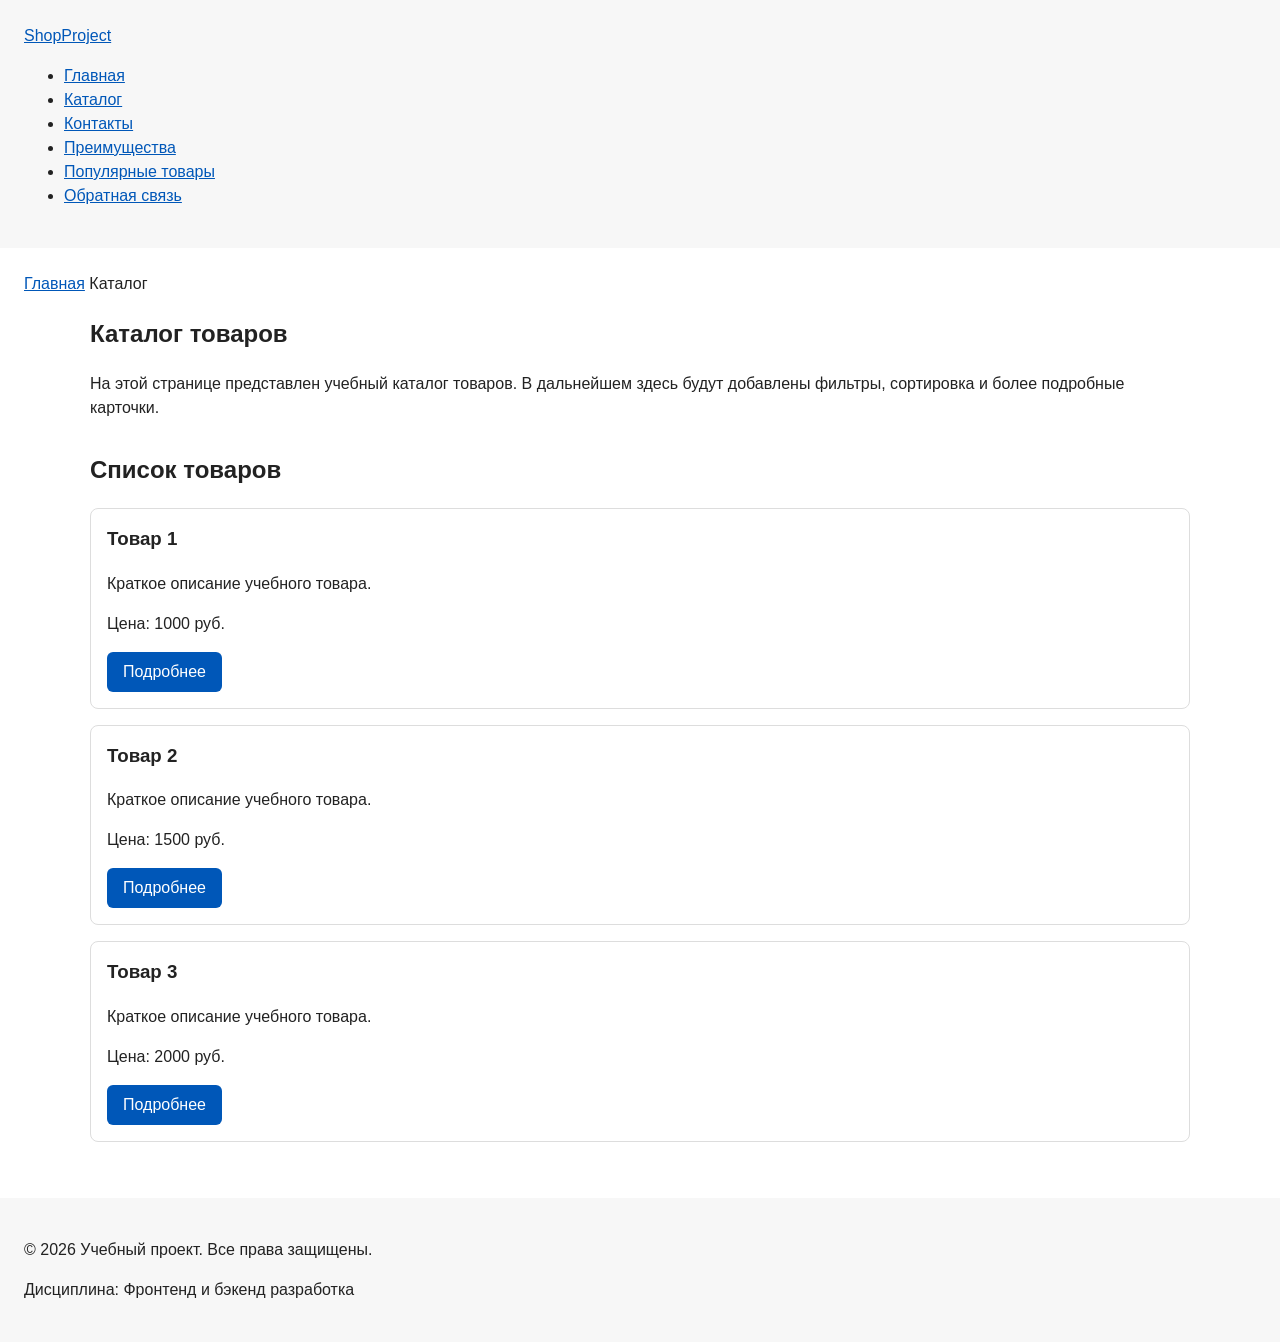
==== catalog.html @ 04287303 "Добавлен catalog and contacts" ====
<!DOCTYPE html>
<html lang="ru">
<head>
  <meta charset="UTF-8">
  <meta name="viewport" content="width=device-width, initial-scale=1.0">
  <meta name="description" content="Каталог товаров учебного интернет-магазина.">
  <title>Каталог товаров — Учебный интернет-магазин</title>
  <link rel="stylesheet" href="css/style.css">
</head>
<body>
  <header>
    <div class="site-header">
      <a class="site-logo" href="index.html">ShopProject</a>

      <nav class="site-nav" aria-label="Основная навигация">
        <ul class="site-nav__list">
          <li><a href="index.html">Главная</a></li>
          <li><a href="catalog.html">Каталог</a></li>
          <li><a href="contacts.html">Контакты</a></li>
          <li><a href="index.html#advantages">Преимущества</a></li>
          <li><a href="index.html#popular">Популярные товары</a></li>
          <li><a href="index.html#contacts">Обратная связь</a></li>
        </ul>
      </nav>
    </div>
  </header>

  <main>
    <nav class="breadcrumbs" aria-label="Хлебные крошки">
      <a href="index.html">Главная</a>
      <span>Каталог</span>
    </nav>

    <section class="section">
      <h1>Каталог товаров</h1>
      <p>
        На этой странице представлен учебный каталог товаров.
        В дальнейшем здесь будут добавлены фильтры, сортировка и более
        подробные карточки.
      </p>
    </section>

    <section class="section">
      <h2>Список товаров</h2>

      <article class="product-card">
        <h3>Товар 1</h3>
        <p>Краткое описание учебного товара.</p>
        <p>Цена: 1000 руб.</p>
        <a class="button" href="index.html#popular">Подробнее</a>
      </article>

      <article class="product-card">
        <h3>Товар 2</h3>
        <p>Краткое описание учебного товара.</p>
        <p>Цена: 1500 руб.</p>
        <a class="button" href="index.html#popular">Подробнее</a>
      </article>

      <article class="product-card">
        <h3>Товар 3</h3>
        <p>Краткое описание учебного товара.</p>
        <p>Цена: 2000 руб.</p>
        <a class="button" href="index.html#popular">Подробнее</a>
      </article>
    </section>
  </main>

  <footer>
    <p>&copy; 2026 Учебный проект. Все права защищены.</p>
    <p>Дисциплина: Фронтенд и бэкенд разработка</p>
  </footer>
</body>
</html>
---- css/style.css ----
/* ===============================
   1. Переменные проекта
   =============================== */

:root {
  /* Основные цвета проекта */
  --color-bg: #ffffff;
  --color-text: #222222;
  --color-muted: #666666;
  --color-primary: #0057b8;
  --color-primary-dark: #003f86;
  --color-border: #dddddd;
  --color-surface: #f7f7f7;
  --color-surface-accent: #eef5ff;
  --color-danger: #b00020;
  --color-success: #168a2f;
  --color-success-bg: #eefaf0;
  --color-white: #ffffff;

  /* Отступы */
  --space-xs: 4px;
  --space-sm: 8px;
  --space-md: 16px;
  --space-lg: 24px;
  --space-xl: 32px;

  /* Скругления */
  --radius-sm: 6px;
  --radius-md: 8px;
  --radius-lg: 12px;

  /* Размеры */
  --container-width: 1100px;
}

/* ===============================
   2. Базовые стили
   =============================== */

* {
  box-sizing: border-box;
}

body {
  margin: 0;
  font-family: Arial, sans-serif;
  line-height: 1.5;
  color: var(--color-text);
  background-color: var(--color-bg);
}
header,
main,
footer {
  padding: var(--space-lg);
}

header {
  background-color: var(--color-surface);
}

footer {
  background-color: var(--color-surface);
}

/* ===============================
   3. Общие элементы интерфейса
   =============================== */

a {
  color: var(--color-primary);
}

a:hover {
  color: var(--color-primary-dark);
}

a:focus-visible {
  outline: 2px solid var(--color-primary);
  outline-offset: 3px;
}

.button {
  display: inline-block;
  padding: var(--space-sm) var(--space-md);
  color: var(--color-white);
  background-color: var(--color-primary);
  text-decoration: none;
  border: none;
  border-radius: var(--radius-sm);
  cursor: pointer;
}

.button:hover {
  background-color: var(--color-primary-dark);
}

.button:focus-visible {
  outline: 2px solid var(--color-primary);
  outline-offset: 3px;
}

.button:disabled {
  opacity: 0.6;
  cursor: not-allowed;
}

/* ===============================
   4. Компоненты страницы
   =============================== */

.hero {
  max-width: var(--container-width);
  margin: 0 auto var(--space-xl);
  padding: var(--space-xl) var(--space-lg);
  background-color: var(--color-surface-accent);
  border-radius: var(--radius-lg);
}

.section {
  max-width: var(--container-width);
  margin: 0 auto var(--space-xl);
}

.section h2 {
  margin-top: 0;
}

.product-card {
  margin-bottom: var(--space-md);
  padding: var(--space-md);
  border: 1px solid var(--color-border);
  border-radius: var(--radius-md);
  background-color: var(--color-bg);
}

.product-card:hover {
  border-color: var(--color-primary);
}

.product-card h3 {
  margin-top: 0;
}

.aside-info {
  max-width: var(--container-width);
  margin: 0 auto var(--space-xl);
  padding: var(--space-md);
  border-left: 4px solid var(--color-primary);
  background-color: var(--color-surface);
}

/* ===============================
   5. Форма и модальное окно
   =============================== */

.order-dialog {
  width: min(100% - 32px, 560px);
  padding: var(--space-lg);
  border: none;
  border-radius: var(--radius-lg);
}

.order-dialog::backdrop {
  background-color: rgba(0, 0, 0, 0.5);
}

.form-field {
  margin-bottom: var(--space-md);
}

.form-field label {
  display: block;
  margin-bottom: var(--space-xs);
}

.form-field input,
.form-field select,
.form-field textarea {
  width: 100%;
  padding: 10px 12px;
  border: 1px solid var(--color-border);
  border-radius: var(--radius-sm);
  font: inherit;
}

.form-field input[type="checkbox"] {
  width: auto;
}

.form-field small {
  display: block;
  margin-top: var(--space-xs);
  color: var(--color-muted);
}

.form-field input:hover,
.form-field select:hover,
.form-field textarea:hover {
  border-color: var(--color-primary);
}

.form-field input:focus-visible,
.form-field select:focus-visible,
.form-field textarea:focus-visible,
.form-actions button:focus-visible {
  outline: 2px solid var(--color-primary);
  outline-offset: 3px;
}

[aria-invalid="true"] {
  border-color: var(--color-danger);
}


.success-message {
  max-width: var(--container-width);
  margin: var(--space-lg) auto;
  padding: var(--space-md);
  border-left: 4px solid var(--color-success);
  background-color: var(--color-success-bg);
}
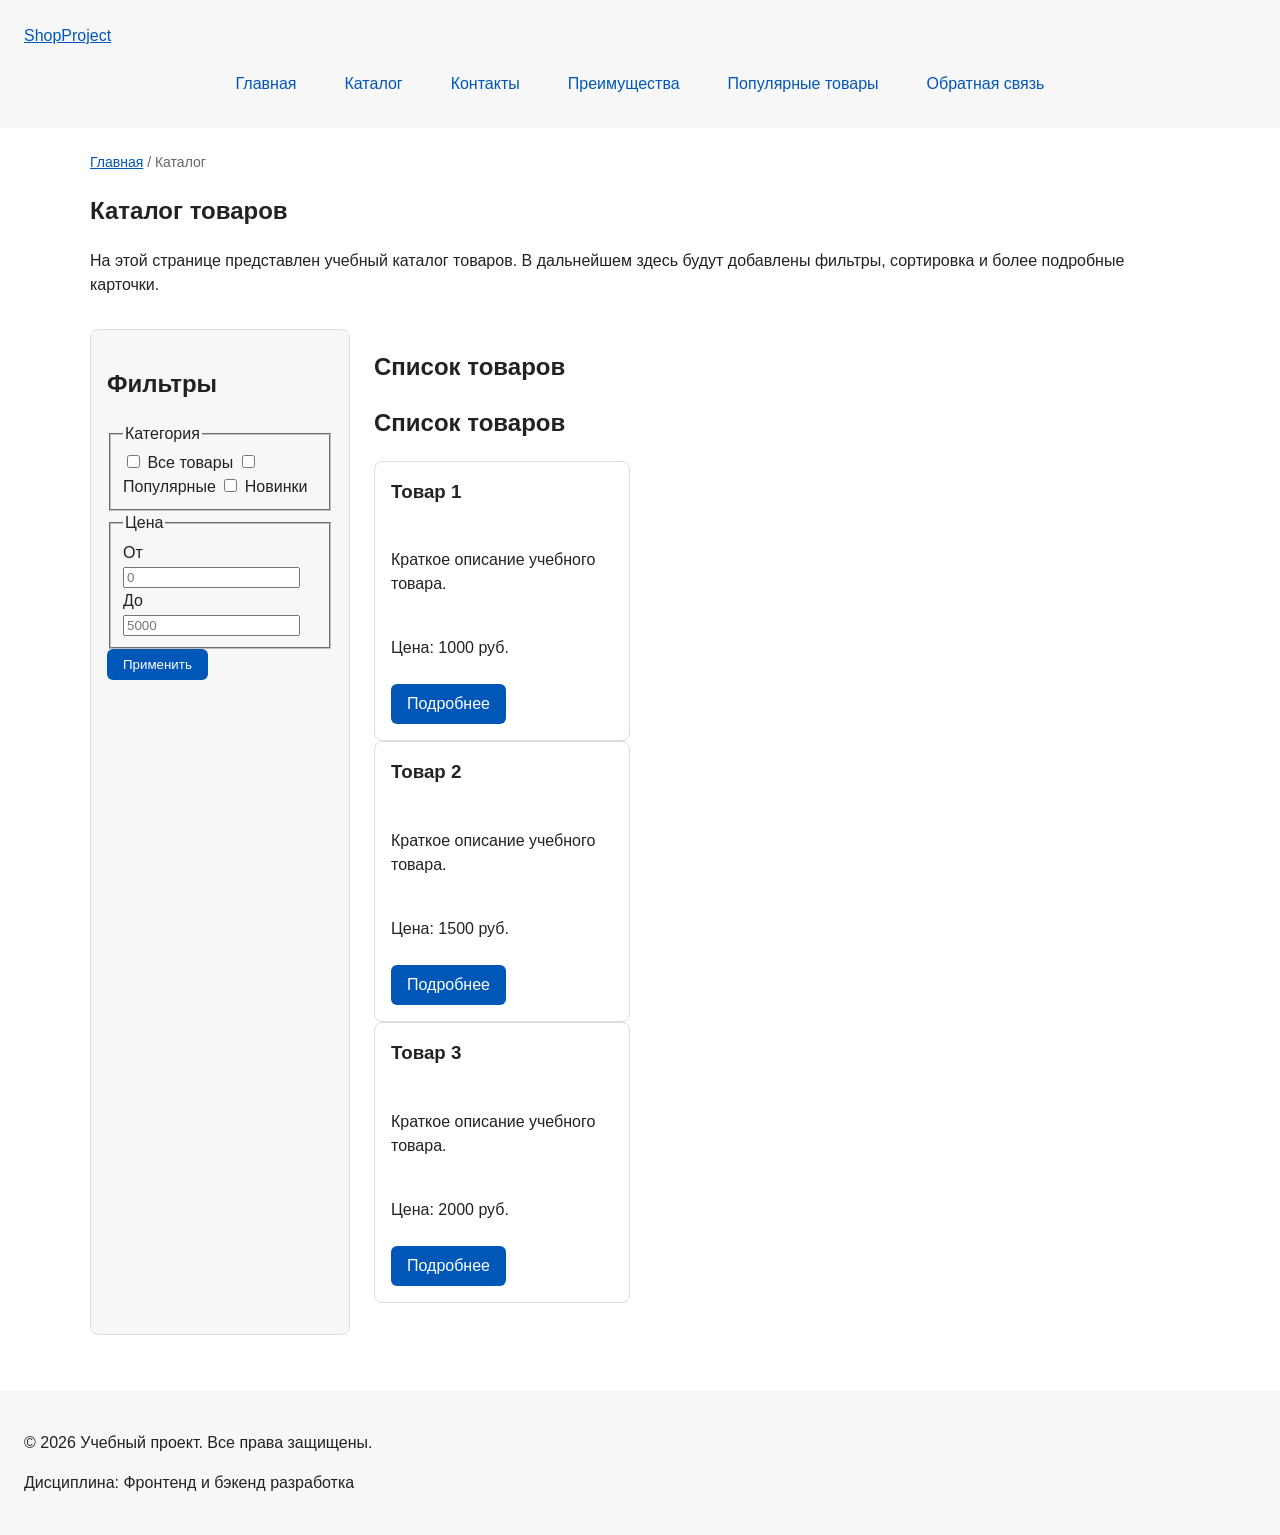
==== commit 4bfecba9: "catalog" ====
--- a/catalog.html
+++ b/catalog.html
@@ -40,7 +40,56 @@
       </p>
     </section>
 
-    <section class="section">
+
+
+
+
+
+
+
+    <section class="catalog-layout">
+  <aside class="catalog-filters">
+    <h2>Фильтры</h2>
+
+    <form class="filters-form" action="#" method="get">
+      <fieldset>
+        <legend>Категория</legend>
+
+        <label>
+          <input type="checkbox" name="category" value="all">
+          Все товары
+        </label>
+
+        <label>
+          <input type="checkbox" name="category" value="popular">
+          Популярные
+        </label>
+
+        <label>
+          <input type="checkbox" name="category" value="new">
+          Новинки
+        </label>
+      </fieldset>
+
+      <fieldset>
+        <legend>Цена</legend>
+
+        <label for="price-from">От</label>
+        <input id="price-from" name="price-from" type="number" min="0" placeholder="0">
+
+        <label for="price-to">До</label>
+        <input id="price-to" name="price-to" type="number" min="0" placeholder="5000">
+      </fieldset>
+
+      <button class="button" type="submit">Применить</button>
+    </form>
+  </aside>
+
+  <section class="catalog-products">
+    <h2>Список товаров</h2>
+
+    <div class="products-grid">
+      <section class="section">
       <h2>Список товаров</h2>
 
       <article class="product-card">
@@ -64,6 +113,16 @@
         <a class="button" href="index.html#popular">Подробнее</a>
       </article>
     </section>
+    </div>
+  </section>
+</section>
+
+
+
+
+
+
+    
   </main>
 
   <footer>
--- a/css/style.css
+++ b/css/style.css
@@ -61,6 +61,10 @@
 footer {
   background-color: var(--color-surface);
 }
+html {
+  scroll-behavior: smooth;
+}
+
 
 /* ===============================
    3. Общие элементы интерфейса
@@ -104,6 +108,33 @@
   cursor: not-allowed;
 }
 
+.site-nav__list {
+  display: flex;
+  flex-wrap: wrap;
+  justify-content: center;
+  align-items: center;
+  gap: var(--space-md);
+  padding: 0;
+  margin: var(--space-md) 0 0;
+  list-style: none;
+}
+
+.site-nav__list a {
+  display: inline-block;
+  padding: var(--space-sm) var(--space-md);
+  color: var(--color-primary);
+  text-decoration: none;
+  border-radius: var(--radius-sm);
+}
+
+.site-nav__list a:hover {
+  color: var(--color-white);
+  background-color: var(--color-primary);
+}
+
+
+
+
 /* ===============================
    4. Компоненты страницы
    =============================== */
@@ -125,20 +156,57 @@
   margin-top: 0;
 }
 
+.catalog-layout {
+  max-width: var(--container-width);
+  margin: 0 auto var(--space-xl);
+  display: grid;
+  grid-template-columns: 260px 1fr;
+  grid-template-areas: "filters products";
+  gap: var(--space-lg);
+}
+
+.catalog-filters {
+  grid-area: filters;
+  padding: var(--space-md);
+  border: 1px solid var(--color-border);
+  border-radius: var(--radius-md);
+  background-color: var(--color-surface);
+}
+
+.catalog-products {
+  grid-area: products;
+}
+
+
+
 .product-card {
-  margin-bottom: var(--space-md);
+  display: flex;
+  flex-direction: column;
+  gap: var(--space-sm);
+  margin-bottom: 0;
   padding: var(--space-md);
   border: 1px solid var(--color-border);
   border-radius: var(--radius-md);
   background-color: var(--color-bg);
 }
 
+.product-card .button {
+  margin-top: auto;
+  align-self: flex-start;
+}
+
 .product-card:hover {
   border-color: var(--color-primary);
 }
 
 .product-card h3 {
   margin-top: 0;
+}
+
+.products-grid {
+  display: grid;
+  grid-template-columns: repeat(3, 1fr);
+  gap: var(--space-lg);
 }
 
 .aside-info {
@@ -148,6 +216,29 @@
   border-left: 4px solid var(--color-primary);
   background-color: var(--color-surface);
 }
+
+.breadcrumbs {
+  max-width: var(--container-width);
+  margin: 0 auto var(--space-md);
+  font-size: 14px;
+  color: var(--color-muted);
+}
+
+.breadcrumbs a {
+  color: var(--color-primary);
+}
+
+.breadcrumbs span::before {
+  content: " / ";
+  color: var(--color-muted);
+}
+
+:target {
+  outline: 2px dashed var(--color-primary);
+  outline-offset: 4px;
+}
+
+
 
 /* ===============================
    5. Форма и модальное окно
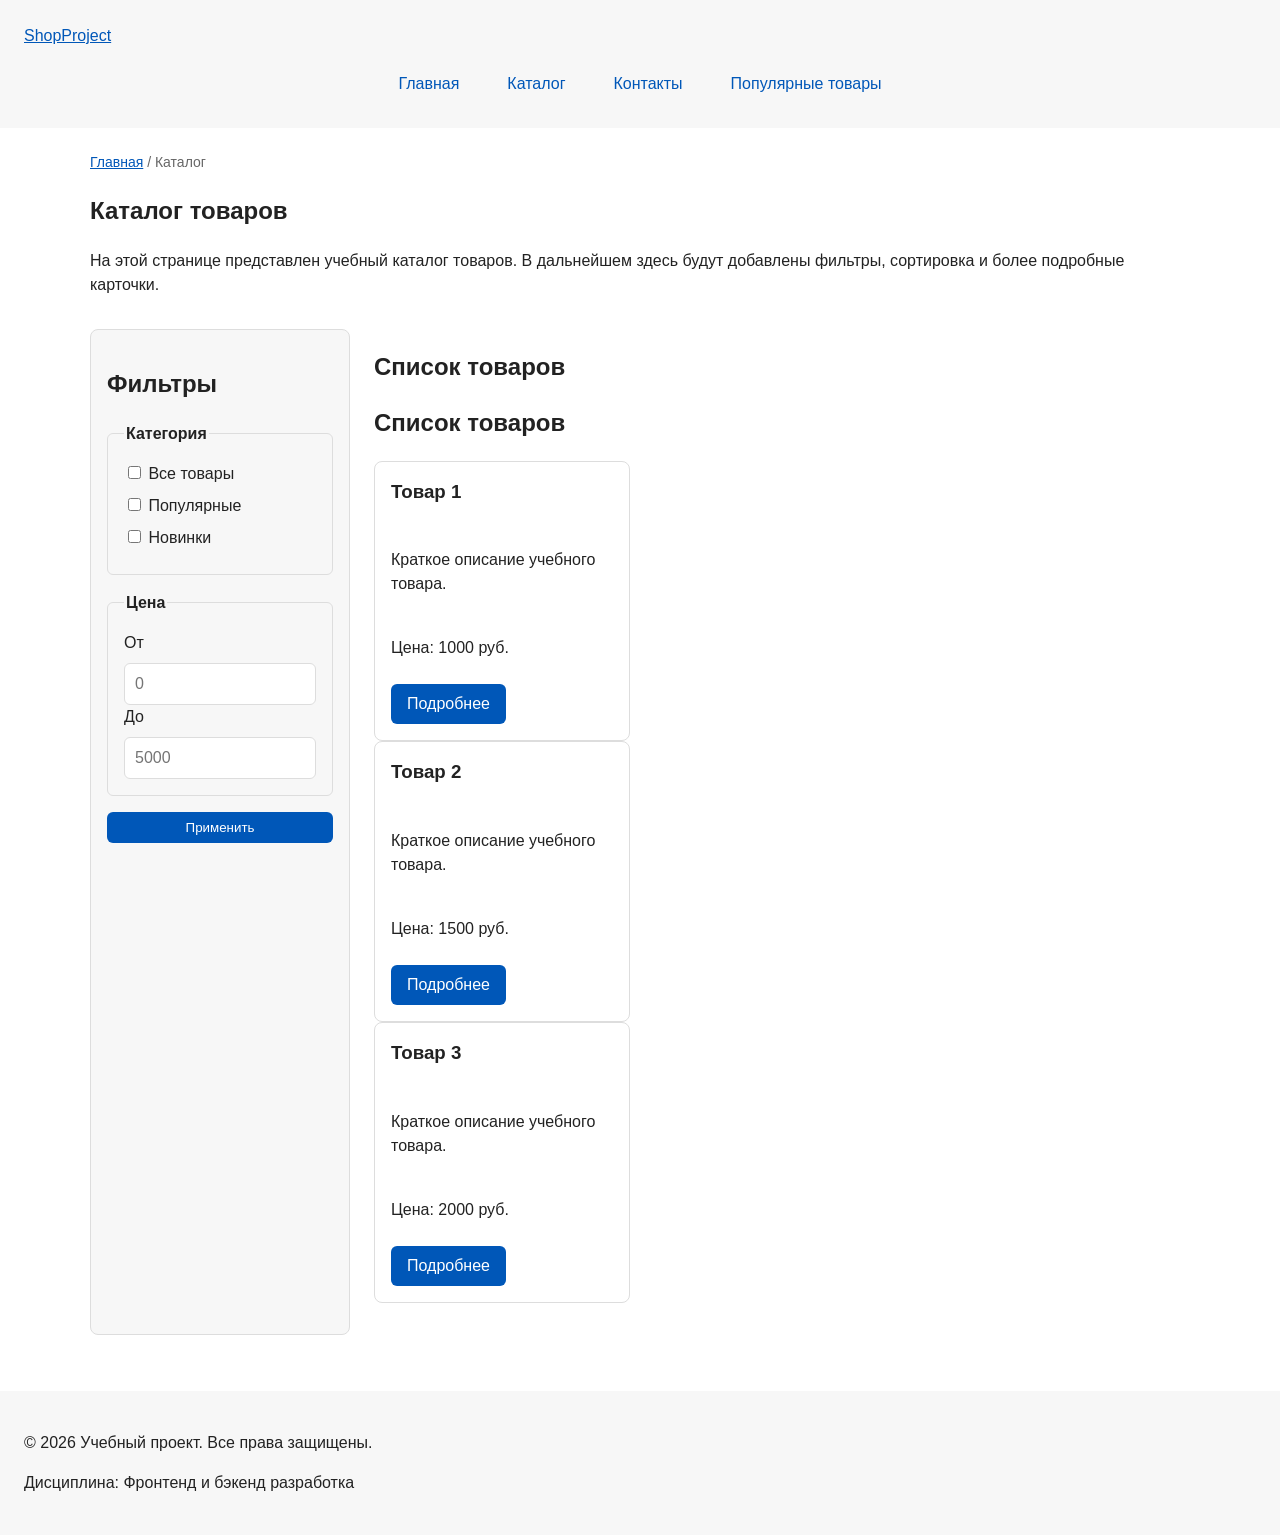
==== commit bc449267: "изменен header" ====
--- a/catalog.html
+++ b/catalog.html
@@ -8,22 +8,33 @@
   <link rel="stylesheet" href="css/style.css">
 </head>
 <body>
-  <header>
-    <div class="site-header">
-      <a class="site-logo" href="index.html">ShopProject</a>
+<header class="site-header">
+  <div class="site-header__inner">
+    <a class="site-header__logo" href="index.html">ShopProject</a>
 
-      <nav class="site-nav" aria-label="Основная навигация">
-        <ul class="site-nav__list">
-          <li><a href="index.html">Главная</a></li>
-          <li><a href="catalog.html">Каталог</a></li>
-          <li><a href="contacts.html">Контакты</a></li>
-          <li><a href="index.html#advantages">Преимущества</a></li>
-          <li><a href="index.html#popular">Популярные товары</a></li>
-          <li><a href="index.html#contacts">Обратная связь</a></li>
-        </ul>
-      </nav>
-    </div>
-  </header>
+    <nav class="site-nav" aria-label="Основная навигация">
+      <ul class="site-nav__list">
+        <li class="site-nav__item">
+          <a class="site-nav__link site-nav__link--active" href="index.html">
+            Главная
+          </a>
+        </li>
+        <li class="site-nav__item">
+          <a class="site-nav__link" href="catalog.html">Каталог</a>
+        </li>
+        <li class="site-nav__item">
+          <a class="site-nav__link" href="contacts.html">Контакты</a>
+        </li>
+        <li class="site-nav__item">
+          <a class="site-nav__link" href="index.html#popular">
+            Популярные товары
+          </a>
+        </li>
+      </ul>
+    </nav>
+  </div>
+</header>
+
 
   <main>
     <nav class="breadcrumbs" aria-label="Хлебные крошки">
--- a/css/style.css
+++ b/css/style.css
@@ -177,6 +177,34 @@
   grid-area: products;
 }
 
+.filters-form {
+  display: grid;
+  gap: var(--space-md);
+}
+
+.filters-form fieldset {
+  margin: 0;
+  padding: var(--space-md);
+  border: 1px solid var(--color-border);
+  border-radius: var(--radius-sm);
+}
+
+.filters-form legend {
+  font-weight: 700;
+}
+
+.filters-form label {
+  display: block;
+  margin-bottom: var(--space-sm);
+}
+
+.filters-form input[type="number"] {
+  width: 100%;
+  padding: 8px 10px;
+  border: 1px solid var(--color-border);
+  border-radius: var(--radius-sm);
+  font: inherit;
+}
 
 
 .product-card {
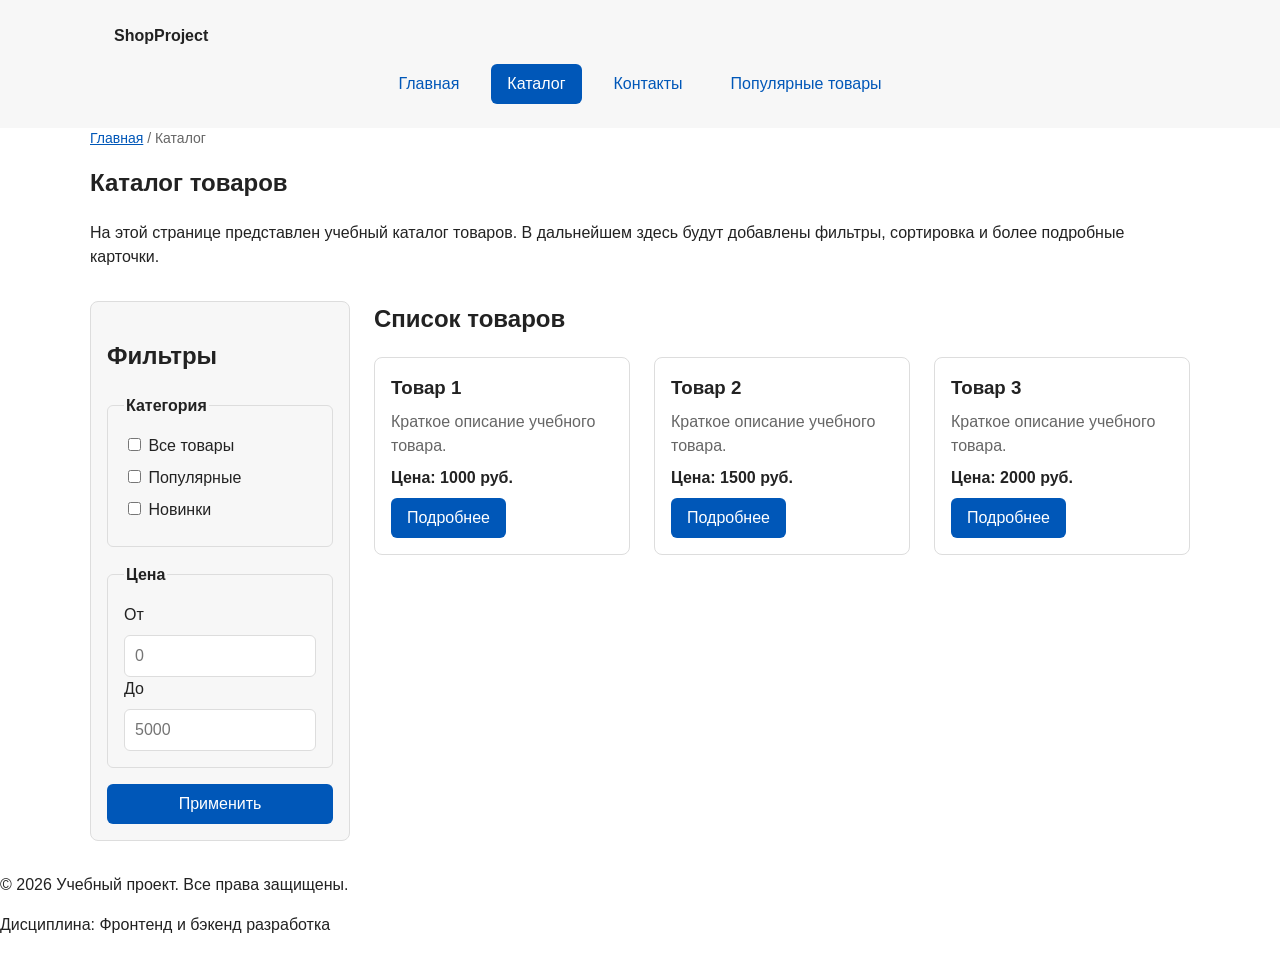
==== commit a3626fc6: "ljr" ====
--- a/catalog.html
+++ b/catalog.html
@@ -15,12 +15,10 @@
     <nav class="site-nav" aria-label="Основная навигация">
       <ul class="site-nav__list">
         <li class="site-nav__item">
-          <a class="site-nav__link site-nav__link--active" href="index.html">
-            Главная
-          </a>
+          <a class="site-nav__link" href="index.html">Главная</a>
         </li>
         <li class="site-nav__item">
-          <a class="site-nav__link" href="catalog.html">Каталог</a>
+          <a class="site-nav__link site-nav__link--active" href="catalog.html">Каталог</a>
         </li>
         <li class="site-nav__item">
           <a class="site-nav__link" href="contacts.html">Контакты</a>
@@ -35,110 +33,107 @@
   </div>
 </header>
 
+<main>
+  <nav class="breadcrumbs" aria-label="Хлебные крошки">
+    <a class="breadcrumbs__link" href="index.html">Главная</a>
+    <span class="breadcrumbs__current">Каталог</span>
+  </nav>
 
-  <main>
-    <nav class="breadcrumbs" aria-label="Хлебные крошки">
-      <a href="index.html">Главная</a>
-      <span>Каталог</span>
-    </nav>
+  <section class="section">
+    <h1 class="section__title">Каталог товаров</h1>
+    <p>
+      На этой странице представлен учебный каталог товаров.
+      В дальнейшем здесь будут добавлены фильтры, сортировка и более
+      подробные карточки.
+    </p>
+  </section>
 
-    <section class="section">
-      <h1>Каталог товаров</h1>
-      <p>
-        На этой странице представлен учебный каталог товаров.
-        В дальнейшем здесь будут добавлены фильтры, сортировка и более
-        подробные карточки.
-      </p>
-    </section>
+  <section class="catalog-layout">
+    <aside class="catalog-filters">
+      <h2 class="catalog-filters__legend">Фильтры</h2>
 
+      <form class="catalog-filters__form" action="#" method="get">
+        <fieldset class="catalog-filters__group">
+          <legend class="catalog-filters__legend">Категория</legend>
 
+          <label class="catalog-filters__label">
+            <input type="checkbox" name="category" value="all">
+            Все товары
+          </label>
 
+          <label class="catalog-filters__label">
+            <input type="checkbox" name="category" value="popular">
+            Популярные
+          </label>
 
+          <label class="catalog-filters__label">
+            <input type="checkbox" name="category" value="new">
+            Новинки
+          </label>
+        </fieldset>
 
+        <fieldset class="catalog-filters__group">
+          <legend class="catalog-filters__legend">Цена</legend>
 
+          <label class="catalog-filters__label" for="price-from">От</label>
+          <input class="catalog-filters__input"
+                 id="price-from"
+                 name="price-from"
+                 type="number"
+                 min="0"
+                 placeholder="0">
 
+          <label class="catalog-filters__label" for="price-to">До</label>
+          <input class="catalog-filters__input"
+                 id="price-to"
+                 name="price-to"
+                 type="number"
+                 min="0"
+                 placeholder="5000">
+        </fieldset>
 
-    <section class="catalog-layout">
-  <aside class="catalog-filters">
-    <h2>Фильтры</h2>
+        <button class="button button--primary" type="submit">Применить</button>
+      </form>
+    </aside>
 
-    <form class="filters-form" action="#" method="get">
-      <fieldset>
-        <legend>Категория</legend>
+    <div class="catalog-layout__products">
+      <h2 class="section__title">Список товаров</h2>
 
-        <label>
-          <input type="checkbox" name="category" value="all">
-          Все товары
-        </label>
+      <div class="products-grid">
+        <article class="product-card">
+          <h3 class="product-card__title">Товар 1</h3>
+          <p class="product-card__description">Краткое описание учебного товара.</p>
+          <p class="product-card__price">Цена: 1000 руб.</p>
+          <a class="button button--primary product-card__button" href="index.html#popular">
+            Подробнее
+          </a>
+        </article>
 
-        <label>
-          <input type="checkbox" name="category" value="popular">
-          Популярные
-        </label>
+        <article class="product-card">
+          <h3 class="product-card__title">Товар 2</h3>
+          <p class="product-card__description">Краткое описание учебного товара.</p>
+          <p class="product-card__price">Цена: 1500 руб.</p>
+          <a class="button button--primary product-card__button" href="index.html#popular">
+            Подробнее
+          </a>
+        </article>
 
-        <label>
-          <input type="checkbox" name="category" value="new">
-          Новинки
-        </label>
-      </fieldset>
-
-      <fieldset>
-        <legend>Цена</legend>
-
-        <label for="price-from">От</label>
-        <input id="price-from" name="price-from" type="number" min="0" placeholder="0">
-
-        <label for="price-to">До</label>
-        <input id="price-to" name="price-to" type="number" min="0" placeholder="5000">
-      </fieldset>
-
-      <button class="button" type="submit">Применить</button>
-    </form>
-  </aside>
-
-  <section class="catalog-products">
-    <h2>Список товаров</h2>
-
-    <div class="products-grid">
-      <section class="section">
-      <h2>Список товаров</h2>
-
-      <article class="product-card">
-        <h3>Товар 1</h3>
-        <p>Краткое описание учебного товара.</p>
-        <p>Цена: 1000 руб.</p>
-        <a class="button" href="index.html#popular">Подробнее</a>
-      </article>
-
-      <article class="product-card">
-        <h3>Товар 2</h3>
-        <p>Краткое описание учебного товара.</p>
-        <p>Цена: 1500 руб.</p>
-        <a class="button" href="index.html#popular">Подробнее</a>
-      </article>
-
-      <article class="product-card">
-        <h3>Товар 3</h3>
-        <p>Краткое описание учебного товара.</p>
-        <p>Цена: 2000 руб.</p>
-        <a class="button" href="index.html#popular">Подробнее</a>
-      </article>
-    </section>
+        <article class="product-card">
+          <h3 class="product-card__title">Товар 3</h3>
+          <p class="product-card__description">Краткое описание учебного товара.</p>
+          <p class="product-card__price">Цена: 2000 руб.</p>
+          <a class="button button--primary product-card__button" href="index.html#popular">
+            Подробнее
+          </a>
+        </article>
+      </div>
     </div>
   </section>
-</section>
+</main>
 
-
-
-
-
-
-    
-  </main>
-
-  <footer>
-    <p>&copy; 2026 Учебный проект. Все права защищены.</p>
-    <p>Дисциплина: Фронтенд и бэкенд разработка</p>
-  </footer>
+<footer class="site-footer">
+  <p>&copy; 2026 Учебный проект. Все права защищены.</p>
+  <p>Дисциплина: Фронтенд и бэкенд разработка</p>
+</footer>
 </body>
-</html>
+</html>
--- a/css/style.css
+++ b/css/style.css
@@ -41,6 +41,10 @@
   box-sizing: border-box;
 }
 
+html {
+  scroll-behavior: smooth;
+}
+
 body {
   margin: 0;
   font-family: Arial, sans-serif;
@@ -48,28 +52,12 @@
   color: var(--color-text);
   background-color: var(--color-bg);
 }
-header,
-main,
-footer {
-  padding: var(--space-lg);
-}
-
-header {
-  background-color: var(--color-surface);
-}
-
-footer {
-  background-color: var(--color-surface);
-}
-html {
-  scroll-behavior: smooth;
-}
-
 
 /* ===============================
    3. Общие элементы интерфейса
    =============================== */
 
+/* Блок: ссылка */
 a {
   color: var(--color-primary);
 }
@@ -83,30 +71,74 @@
   outline-offset: 3px;
 }
 
+/* Блок: кнопка */
 .button {
   display: inline-block;
   padding: var(--space-sm) var(--space-md);
+  border: none;
+  border-radius: var(--radius-sm);
+  font: inherit;
+  text-decoration: none;
+  cursor: pointer;
+}
+
+/* Модификатор: основная кнопка */
+.button--primary {
   color: var(--color-white);
   background-color: var(--color-primary);
-  text-decoration: none;
-  border: none;
-  border-radius: var(--radius-sm);
-  cursor: pointer;
-}
-
-.button:hover {
+}
+
+.button--primary:hover {
   background-color: var(--color-primary-dark);
 }
 
+/* Модификатор: второстепенная кнопка */
+.button--secondary {
+  color: var(--color-primary);
+  background-color: transparent;
+  border: 1px solid var(--color-primary);
+}
+
+.button--secondary:hover {
+  color: var(--color-white);
+  background-color: var(--color-primary);
+}
+
+/* Состояния кнопки */
 .button:focus-visible {
   outline: 2px solid var(--color-primary);
   outline-offset: 3px;
 }
 
-.button:disabled {
+.button:disabled,
+.button--disabled {
   opacity: 0.6;
   cursor: not-allowed;
 }
+
+/* ===============================
+   4. Компоненты страницы
+   =============================== */
+
+/* --- Блок: шапка сайта --- */
+
+.site-header {
+  background-color: var(--color-surface);
+}
+
+.site-header__inner {
+  max-width: var(--container-width);
+  margin: 0 auto;
+  padding: var(--space-lg);
+}
+
+.site-header__logo {
+  font-weight: 700;
+  color: var(--color-text);
+  text-decoration: none;
+}
+
+/* --- Блок: основная навигация --- */
 
 .site-nav__list {
   display: flex;
@@ -119,7 +151,11 @@
   list-style: none;
 }
 
-.site-nav__list a {
+.site-nav__item {
+  display: inline-block;
+}
+
+.site-nav__link {
   display: inline-block;
   padding: var(--space-sm) var(--space-md);
   color: var(--color-primary);
@@ -127,17 +163,40 @@
   border-radius: var(--radius-sm);
 }
 
-.site-nav__list a:hover {
+.site-nav__link:hover {
   color: var(--color-white);
   background-color: var(--color-primary);
 }
 
-
-
-
-/* ===============================
-   4. Компоненты страницы
-   =============================== */
+.site-nav__link:focus-visible {
+  outline: 2px solid var(--color-primary);
+  outline-offset: 3px;
+}
+
+.site-nav__link--active {
+  color: var(--color-white);
+  background-color: var(--color-primary);
+}
+
+/* --- Блок: хлебные крошки --- */
+
+.breadcrumbs {
+  max-width: var(--container-width);
+  margin: 0 auto var(--space-md);
+  font-size: 14px;
+  color: var(--color-muted);
+}
+
+.breadcrumbs__link {
+  color: var(--color-primary);
+}
+
+.breadcrumbs__current::before {
+  content: " / ";
+  color: var(--color-muted);
+}
+
+/* --- Блок: hero --- */
 
 .hero {
   max-width: var(--container-width);
@@ -147,14 +206,18 @@
   border-radius: var(--radius-lg);
 }
 
+/* --- Блок: section --- */
+
 .section {
   max-width: var(--container-width);
   margin: 0 auto var(--space-xl);
 }
 
-.section h2 {
+.section__title {
   margin-top: 0;
 }
+
+/* --- Блок: catalog-layout --- */
 
 .catalog-layout {
   max-width: var(--container-width);
@@ -164,6 +227,12 @@
   grid-template-areas: "filters products";
   gap: var(--space-lg);
 }
+
+.catalog-layout__products {
+  grid-area: products;
+}
+
+/* --- Блок: catalog-filters --- */
 
 .catalog-filters {
   grid-area: filters;
@@ -173,32 +242,28 @@
   background-color: var(--color-surface);
 }
 
-.catalog-products {
-  grid-area: products;
-}
-
-.filters-form {
+.catalog-filters__form {
   display: grid;
   gap: var(--space-md);
 }
 
-.filters-form fieldset {
+.catalog-filters__group {
   margin: 0;
   padding: var(--space-md);
   border: 1px solid var(--color-border);
   border-radius: var(--radius-sm);
 }
 
-.filters-form legend {
+.catalog-filters__legend {
   font-weight: 700;
 }
 
-.filters-form label {
+.catalog-filters__label {
   display: block;
   margin-bottom: var(--space-sm);
 }
 
-.filters-form input[type="number"] {
+.catalog-filters__input {
   width: 100%;
   padding: 8px 10px;
   border: 1px solid var(--color-border);
@@ -206,6 +271,15 @@
   font: inherit;
 }
 
+/* --- Блок: products-grid --- */
+
+.products-grid {
+  display: grid;
+  grid-template-columns: repeat(3, 1fr);
+  gap: var(--space-lg);
+}
+
+/* --- Блок: product-card --- */
 
 .product-card {
   display: flex;
@@ -218,24 +292,43 @@
   background-color: var(--color-bg);
 }
 
-.product-card .button {
+.product-card:hover {
+  border-color: var(--color-primary);
+}
+
+.product-card--featured {
+  border-color: var(--color-primary);
+}
+
+.product-card--discount {
+  border-color: var(--color-danger);
+}
+
+.product-card__title {
+  margin: 0;
+  color: var(--color-text);
+}
+
+.product-card__description {
+  margin: 0;
+  color: var(--color-muted);
+}
+
+.product-card__price {
+  margin: 0;
+  font-weight: 700;
+}
+
+.product-card--discount .product-card__price {
+  color: var(--color-danger);
+}
+
+.product-card__button {
   margin-top: auto;
   align-self: flex-start;
 }
 
-.product-card:hover {
-  border-color: var(--color-primary);
-}
-
-.product-card h3 {
-  margin-top: 0;
-}
-
-.products-grid {
-  display: grid;
-  grid-template-columns: repeat(3, 1fr);
-  gap: var(--space-lg);
-}
+/* --- Блок: aside-info --- */
 
 .aside-info {
   max-width: var(--container-width);
@@ -245,32 +338,18 @@
   background-color: var(--color-surface);
 }
 
-.breadcrumbs {
-  max-width: var(--container-width);
-  margin: 0 auto var(--space-md);
-  font-size: 14px;
-  color: var(--color-muted);
-}
-
-.breadcrumbs a {
-  color: var(--color-primary);
-}
-
-.breadcrumbs span::before {
-  content: " / ";
-  color: var(--color-muted);
-}
+/* --- Псевдокласс :target --- */
 
 :target {
   outline: 2px dashed var(--color-primary);
   outline-offset: 4px;
 }
 
-
-
 /* ===============================
    5. Форма и модальное окно
    =============================== */
+
+/* --- Блок: order-dialog --- */
 
 .order-dialog {
   width: min(100% - 32px, 560px);
@@ -283,18 +362,24 @@
   background-color: rgba(0, 0, 0, 0.5);
 }
 
-.form-field {
+.order-dialog__title {
+  margin-top: 0;
+}
+
+/* --- Блок: order-form --- */
+
+.order-form__field {
   margin-bottom: var(--space-md);
 }
 
-.form-field label {
+.order-form__label {
   display: block;
   margin-bottom: var(--space-xs);
 }
 
-.form-field input,
-.form-field select,
-.form-field textarea {
+.order-form__input,
+.order-form__select,
+.order-form__textarea {
   width: 100%;
   padding: 10px 12px;
   border: 1px solid var(--color-border);
@@ -302,34 +387,43 @@
   font: inherit;
 }
 
-.form-field input[type="checkbox"] {
+.order-form__input[type="checkbox"] {
   width: auto;
 }
 
-.form-field small {
+.order-form__hint {
   display: block;
   margin-top: var(--space-xs);
   color: var(--color-muted);
 }
 
-.form-field input:hover,
-.form-field select:hover,
-.form-field textarea:hover {
+.order-form__input:hover,
+.order-form__select:hover,
+.order-form__textarea:hover {
   border-color: var(--color-primary);
 }
 
-.form-field input:focus-visible,
-.form-field select:focus-visible,
-.form-field textarea:focus-visible,
-.form-actions button:focus-visible {
+.order-form__input:focus-visible,
+.order-form__select:focus-visible,
+.order-form__textarea:focus-visible,
+.order-form__actions .button:focus-visible {
   outline: 2px solid var(--color-primary);
   outline-offset: 3px;
 }
 
+.order-form__actions {
+  display: flex;
+  gap: var(--space-md);
+  margin-top: var(--space-lg);
+}
+
+/* --- Подсветка ошибочных полей --- */
+
 [aria-invalid="true"] {
   border-color: var(--color-danger);
 }
 
+/* --- Блок: success-message --- */
 
 .success-message {
   max-width: var(--container-width);
@@ -337,4 +431,4 @@
   padding: var(--space-md);
   border-left: 4px solid var(--color-success);
   background-color: var(--color-success-bg);
-}
+}
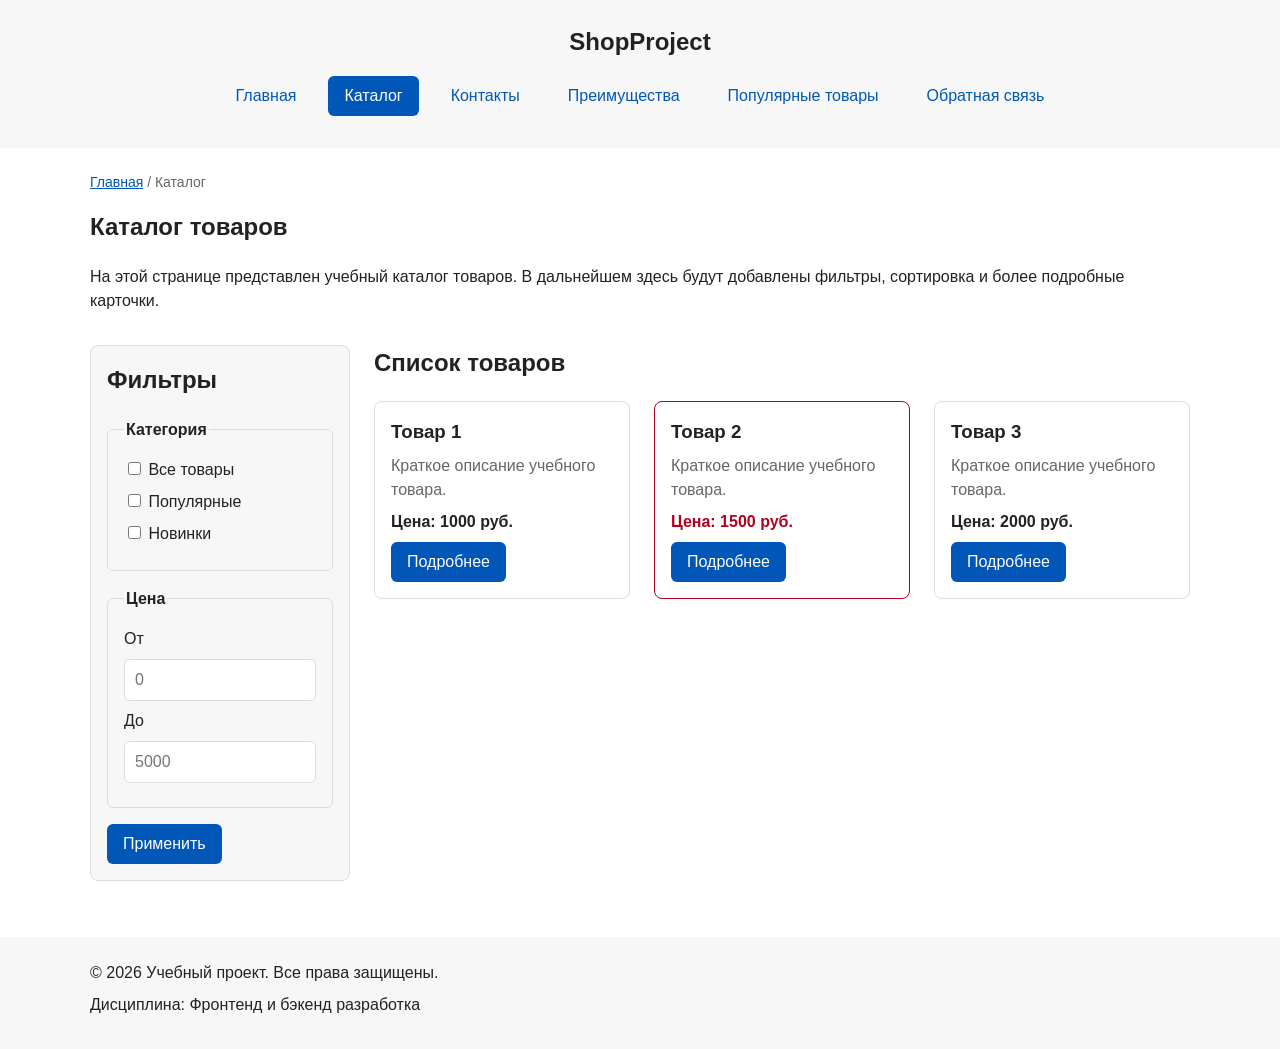
==== commit 04ac280c: "hothot fix" ====
--- a/catalog.html
+++ b/catalog.html
@@ -6,134 +6,126 @@
   <meta name="description" content="Каталог товаров учебного интернет-магазина.">
   <title>Каталог товаров — Учебный интернет-магазин</title>
   <link rel="stylesheet" href="css/style.css">
+  <meta property="og:type" content="website">
+  <meta property="og:title" content="Учебный интернет-магазин">
+  <meta property="og:description" content="Учебный frontend-проект интернет-магазина.">
+  <meta property="og:image" content="https://Deidata4554.github.io/FaB/kr1-html-css-shop/images/preview.jpg">
 </head>
 <body>
-<header class="site-header">
-  <div class="site-header__inner">
-    <a class="site-header__logo" href="index.html">ShopProject</a>
+  <header class="site-header">
+    <div class="site-header__inner">
+      <a class="site-header__logo" href="index.html">ShopProject</a>
 
-    <nav class="site-nav" aria-label="Основная навигация">
-      <ul class="site-nav__list">
-        <li class="site-nav__item">
-          <a class="site-nav__link" href="index.html">Главная</a>
-        </li>
-        <li class="site-nav__item">
-          <a class="site-nav__link site-nav__link--active" href="catalog.html">Каталог</a>
-        </li>
-        <li class="site-nav__item">
-          <a class="site-nav__link" href="contacts.html">Контакты</a>
-        </li>
-        <li class="site-nav__item">
-          <a class="site-nav__link" href="index.html#popular">
-            Популярные товары
-          </a>
-        </li>
-      </ul>
+      <nav class="site-nav" aria-label="Основная навигация">
+        <ul class="site-nav__list">
+          <li class="site-nav__item">
+            <a class="site-nav__link" href="index.html">Главная</a>
+          </li>
+          <li class="site-nav__item">
+            <a class="site-nav__link site-nav__link--active" href="catalog.html" aria-current="page">Каталог</a>
+          </li>
+          <li class="site-nav__item">
+            <a class="site-nav__link" href="contacts.html">Контакты</a>
+          </li>
+          <li class="site-nav__item">
+            <a class="site-nav__link" href="index.html#advantages">Преимущества</a>
+          </li>
+          <li class="site-nav__item">
+            <a class="site-nav__link" href="index.html#popular">Популярные товары</a>
+          </li>
+          <li class="site-nav__item">
+            <a class="site-nav__link" href="index.html#contacts">Обратная связь</a>
+          </li>
+        </ul>
+      </nav>
+    </div>
+  </header>
+
+  <main class="site-main">
+    <nav class="breadcrumbs" aria-label="Хлебные крошки">
+      <a class="breadcrumbs__link" href="index.html">Главная</a>
+      <span class="breadcrumbs__current">Каталог</span>
     </nav>
-  </div>
-</header>
 
-<main>
-  <nav class="breadcrumbs" aria-label="Хлебные крошки">
-    <a class="breadcrumbs__link" href="index.html">Главная</a>
-    <span class="breadcrumbs__current">Каталог</span>
-  </nav>
+    <section class="section">
+      <h1 class="section__title">Каталог товаров</h1>
+      <p class="section__text">
+        На этой странице представлен учебный каталог товаров.
+        В дальнейшем здесь будут добавлены фильтры, сортировка и более
+        подробные карточки.
+      </p>
+    </section>
 
-  <section class="section">
-    <h1 class="section__title">Каталог товаров</h1>
-    <p>
-      На этой странице представлен учебный каталог товаров.
-      В дальнейшем здесь будут добавлены фильтры, сортировка и более
-      подробные карточки.
-    </p>
-  </section>
+    <section class="catalog-layout">
+      <aside class="catalog-filters">
+        <h2 class="catalog-filters__title">Фильтры</h2>
 
-  <section class="catalog-layout">
-    <aside class="catalog-filters">
-      <h2 class="catalog-filters__legend">Фильтры</h2>
+        <form class="filters-form" action="#" method="get">
+          <fieldset class="filters-form__group">
+            <legend class="filters-form__legend">Категория</legend>
 
-      <form class="catalog-filters__form" action="#" method="get">
-        <fieldset class="catalog-filters__group">
-          <legend class="catalog-filters__legend">Категория</legend>
+            <label class="filters-form__label">
+              <input class="filters-form__checkbox" type="checkbox" name="category" value="all">
+              Все товары
+            </label>
 
-          <label class="catalog-filters__label">
-            <input type="checkbox" name="category" value="all">
-            Все товары
-          </label>
+            <label class="filters-form__label">
+              <input class="filters-form__checkbox" type="checkbox" name="category" value="popular">
+              Популярные
+            </label>
 
-          <label class="catalog-filters__label">
-            <input type="checkbox" name="category" value="popular">
-            Популярные
-          </label>
+            <label class="filters-form__label">
+              <input class="filters-form__checkbox" type="checkbox" name="category" value="new">
+              Новинки
+            </label>
+          </fieldset>
 
-          <label class="catalog-filters__label">
-            <input type="checkbox" name="category" value="new">
-            Новинки
-          </label>
-        </fieldset>
+          <fieldset class="filters-form__group">
+            <legend class="filters-form__legend">Цена</legend>
 
-        <fieldset class="catalog-filters__group">
-          <legend class="catalog-filters__legend">Цена</legend>
+            <label class="filters-form__label" for="price-from">От</label>
+            <input class="filters-form__input" id="price-from" name="price-from" type="number" min="0" placeholder="0">
 
-          <label class="catalog-filters__label" for="price-from">От</label>
-          <input class="catalog-filters__input"
-                 id="price-from"
-                 name="price-from"
-                 type="number"
-                 min="0"
-                 placeholder="0">
+            <label class="filters-form__label" for="price-to">До</label>
+            <input class="filters-form__input" id="price-to" name="price-to" type="number" min="0" placeholder="5000">
+          </fieldset>
 
-          <label class="catalog-filters__label" for="price-to">До</label>
-          <input class="catalog-filters__input"
-                 id="price-to"
-                 name="price-to"
-                 type="number"
-                 min="0"
-                 placeholder="5000">
-        </fieldset>
+          <button class="button button--primary filters-form__button" type="submit">Применить</button>
+        </form>
+      </aside>
 
-        <button class="button button--primary" type="submit">Применить</button>
-      </form>
-    </aside>
+      <section class="catalog-products">
+        <h2 class="catalog-products__title">Список товаров</h2>
 
-    <div class="catalog-layout__products">
-      <h2 class="section__title">Список товаров</h2>
+        <div class="products-grid">
+          <article class="product-card">
+            <h3 class="product-card__title">Товар 1</h3>
+            <p class="product-card__description">Краткое описание учебного товара.</p>
+            <p class="product-card__price">Цена: 1000 руб.</p>
+            <a class="button button--primary product-card__button" href="index.html#popular">Подробнее</a>
+          </article>
 
-      <div class="products-grid">
-        <article class="product-card">
-          <h3 class="product-card__title">Товар 1</h3>
-          <p class="product-card__description">Краткое описание учебного товара.</p>
-          <p class="product-card__price">Цена: 1000 руб.</p>
-          <a class="button button--primary product-card__button" href="index.html#popular">
-            Подробнее
-          </a>
-        </article>
+          <article class="product-card product-card--discount">
+            <h3 class="product-card__title">Товар 2</h3>
+            <p class="product-card__description">Краткое описание учебного товара.</p>
+            <p class="product-card__price">Цена: 1500 руб.</p>
+            <a class="button button--primary product-card__button" href="index.html#popular">Подробнее</a>
+          </article>
 
-        <article class="product-card">
-          <h3 class="product-card__title">Товар 2</h3>
-          <p class="product-card__description">Краткое описание учебного товара.</p>
-          <p class="product-card__price">Цена: 1500 руб.</p>
-          <a class="button button--primary product-card__button" href="index.html#popular">
-            Подробнее
-          </a>
-        </article>
+          <article class="product-card">
+            <h3 class="product-card__title">Товар 3</h3>
+            <p class="product-card__description">Краткое описание учебного товара.</p>
+            <p class="product-card__price">Цена: 2000 руб.</p>
+            <a class="button button--primary product-card__button" href="index.html#popular">Подробнее</a>
+          </article>
+        </div>
+      </section>
+    </section>
+  </main>
 
-        <article class="product-card">
-          <h3 class="product-card__title">Товар 3</h3>
-          <p class="product-card__description">Краткое описание учебного товара.</p>
-          <p class="product-card__price">Цена: 2000 руб.</p>
-          <a class="button button--primary product-card__button" href="index.html#popular">
-            Подробнее
-          </a>
-        </article>
-      </div>
-    </div>
-  </section>
-</main>
-
-<footer class="site-footer">
-  <p>&copy; 2026 Учебный проект. Все права защищены.</p>
-  <p>Дисциплина: Фронтенд и бэкенд разработка</p>
-</footer>
+  <footer class="site-footer">
+    <p class="site-footer__text">&copy; 2026 Учебный проект. Все права защищены.</p>
+    <p class="site-footer__text">Дисциплина: Фронтенд и бэкенд разработка</p>
+  </footer>
 </body>
 </html>
--- a/css/style.css
+++ b/css/style.css
@@ -1,6 +1,6 @@
 /* ===============================
    1. Переменные проекта
-   =============================== */
+=============================== */
 
 :root {
   /* Основные цвета проекта */
@@ -35,7 +35,7 @@
 
 /* ===============================
    2. Базовые стили
-   =============================== */
+=============================== */
 
 * {
   box-sizing: border-box;
@@ -53,11 +53,6 @@
   background-color: var(--color-bg);
 }
 
-/* ===============================
-   3. Общие элементы интерфейса
-   =============================== */
-
-/* Блок: ссылка */
 a {
   color: var(--color-primary);
 }
@@ -71,7 +66,15 @@
   outline-offset: 3px;
 }
 
-/* Блок: кнопка */
+:target {
+  outline: 2px dashed var(--color-primary);
+  outline-offset: 4px;
+}
+
+/* ===============================
+   3. Кнопка (блок button)
+=============================== */
+
 .button {
   display: inline-block;
   padding: var(--space-sm) var(--space-md);
@@ -82,17 +85,16 @@
   cursor: pointer;
 }
 
-/* Модификатор: основная кнопка */
 .button--primary {
   color: var(--color-white);
   background-color: var(--color-primary);
 }
 
 .button--primary:hover {
+  color: var(--color-white);
   background-color: var(--color-primary-dark);
 }
 
-/* Модификатор: второстепенная кнопка */
 .button--secondary {
   color: var(--color-primary);
   background-color: transparent;
@@ -104,7 +106,6 @@
   background-color: var(--color-primary);
 }
 
-/* Состояния кнопки */
 .button:focus-visible {
   outline: 2px solid var(--color-primary);
   outline-offset: 3px;
@@ -117,10 +118,8 @@
 }
 
 /* ===============================
-   4. Компоненты страницы
-   =============================== */
-
-/* --- Блок: шапка сайта --- */
+   4. Шапка и навигация
+=============================== */
 
 .site-header {
   background-color: var(--color-surface);
@@ -133,12 +132,13 @@
 }
 
 .site-header__logo {
+  display: block;
+  font-size: 24px;
   font-weight: 700;
+  text-align: center;
   color: var(--color-text);
   text-decoration: none;
 }
-
-/* --- Блок: основная навигация --- */
 
 .site-nav__list {
   display: flex;
@@ -152,7 +152,7 @@
 }
 
 .site-nav__item {
-  display: inline-block;
+  margin-bottom: var(--space-sm);
 }
 
 .site-nav__link {
@@ -178,7 +178,27 @@
   background-color: var(--color-primary);
 }
 
-/* --- Блок: хлебные крошки --- */
+/* ===============================
+   5. Основная область и подвал
+=============================== */
+
+.site-main {
+  padding: var(--space-lg);
+}
+
+.site-footer {
+  padding: var(--space-lg);
+  background-color: var(--color-surface);
+}
+
+.site-footer__text {
+  max-width: var(--container-width);
+  margin: 0 auto var(--space-sm);
+}
+
+/* ===============================
+   6. Хлебные крошки
+=============================== */
 
 .breadcrumbs {
   max-width: var(--container-width);
@@ -196,7 +216,9 @@
   color: var(--color-muted);
 }
 
-/* --- Блок: hero --- */
+/* ===============================
+   7. Первый экран и разделы
+=============================== */
 
 .hero {
   max-width: var(--container-width);
@@ -206,7 +228,9 @@
   border-radius: var(--radius-lg);
 }
 
-/* --- Блок: section --- */
+.hero__title {
+  margin-top: 0;
+}
 
 .section {
   max-width: var(--container-width);
@@ -217,7 +241,82 @@
   margin-top: 0;
 }
 
-/* --- Блок: catalog-layout --- */
+.advantages-list,
+.contacts-list {
+  padding-left: var(--space-lg);
+}
+
+.aside-info {
+  max-width: var(--container-width);
+  margin: 0 auto var(--space-xl);
+  padding: var(--space-md);
+  border-left: 4px solid var(--color-primary);
+  background-color: var(--color-surface);
+}
+
+.aside-info__title {
+  margin-top: 0;
+}
+
+/* ===============================
+   8. Сетка и карточка товара
+=============================== */
+
+.products-grid {
+  display: grid;
+  grid-template-columns: repeat(3, 1fr);
+  gap: var(--space-lg);
+}
+
+.product-card {
+  display: flex;
+  flex-direction: column;
+  gap: var(--space-sm);
+  padding: var(--space-md);
+  border: 1px solid var(--color-border);
+  border-radius: var(--radius-md);
+  background-color: var(--color-bg);
+}
+
+.product-card:hover {
+  border-color: var(--color-primary);
+}
+
+.product-card--featured {
+  border-color: var(--color-primary);
+}
+
+.product-card--discount {
+  border-color: var(--color-danger);
+}
+
+.product-card__title {
+  margin: 0;
+  color: var(--color-text);
+}
+
+.product-card__description {
+  margin: 0;
+  color: var(--color-muted);
+}
+
+.product-card__price {
+  margin: 0;
+  font-weight: 700;
+}
+
+.product-card--discount .product-card__price {
+  color: var(--color-danger);
+}
+
+.product-card__button {
+  margin-top: auto;
+  align-self: flex-start;
+}
+
+/* ===============================
+   9. Каталог и фильтры
+=============================== */
 
 .catalog-layout {
   max-width: var(--container-width);
@@ -227,12 +326,6 @@
   grid-template-areas: "filters products";
   gap: var(--space-lg);
 }
-
-.catalog-layout__products {
-  grid-area: products;
-}
-
-/* --- Блок: catalog-filters --- */
 
 .catalog-filters {
   grid-area: filters;
@@ -242,114 +335,64 @@
   background-color: var(--color-surface);
 }
 
-.catalog-filters__form {
+.catalog-filters__title {
+  margin-top: 0;
+}
+
+.catalog-products {
+  grid-area: products;
+}
+
+.catalog-products__title {
+  margin-top: 0;
+}
+
+.filters-form {
   display: grid;
   gap: var(--space-md);
 }
 
-.catalog-filters__group {
+.filters-form__group {
   margin: 0;
   padding: var(--space-md);
   border: 1px solid var(--color-border);
   border-radius: var(--radius-sm);
 }
 
-.catalog-filters__legend {
+.filters-form__legend {
   font-weight: 700;
 }
 
-.catalog-filters__label {
+.filters-form__label {
   display: block;
   margin-bottom: var(--space-sm);
 }
 
-.catalog-filters__input {
+.filters-form__input {
   width: 100%;
+  margin-bottom: var(--space-sm);
   padding: 8px 10px;
   border: 1px solid var(--color-border);
   border-radius: var(--radius-sm);
   font: inherit;
 }
 
-/* --- Блок: products-grid --- */
-
-.products-grid {
-  display: grid;
-  grid-template-columns: repeat(3, 1fr);
-  gap: var(--space-lg);
-}
-
-/* --- Блок: product-card --- */
-
-.product-card {
-  display: flex;
-  flex-direction: column;
-  gap: var(--space-sm);
-  margin-bottom: 0;
-  padding: var(--space-md);
-  border: 1px solid var(--color-border);
-  border-radius: var(--radius-md);
-  background-color: var(--color-bg);
-}
-
-.product-card:hover {
+.filters-form__input:hover {
   border-color: var(--color-primary);
 }
 
-.product-card--featured {
-  border-color: var(--color-primary);
-}
-
-.product-card--discount {
-  border-color: var(--color-danger);
-}
-
-.product-card__title {
-  margin: 0;
-  color: var(--color-text);
-}
-
-.product-card__description {
-  margin: 0;
-  color: var(--color-muted);
-}
-
-.product-card__price {
-  margin: 0;
-  font-weight: 700;
-}
-
-.product-card--discount .product-card__price {
-  color: var(--color-danger);
-}
-
-.product-card__button {
-  margin-top: auto;
-  align-self: flex-start;
-}
-
-/* --- Блок: aside-info --- */
-
-.aside-info {
-  max-width: var(--container-width);
-  margin: 0 auto var(--space-xl);
-  padding: var(--space-md);
-  border-left: 4px solid var(--color-primary);
-  background-color: var(--color-surface);
-}
-
-/* --- Псевдокласс :target --- */
-
-:target {
-  outline: 2px dashed var(--color-primary);
-  outline-offset: 4px;
-}
-
-/* ===============================
-   5. Форма и модальное окно
-   =============================== */
-
-/* --- Блок: order-dialog --- */
+.filters-form__input:focus-visible {
+  outline: 2px solid var(--color-primary);
+  outline-offset: 3px;
+}
+
+.filters-form__button {
+  justify-self: start;
+}
+
+/* ===============================
+   10. Модальное окно
+=============================== */
 
 .order-dialog {
   width: min(100% - 32px, 560px);
@@ -366,7 +409,9 @@
   margin-top: 0;
 }
 
-/* --- Блок: order-form --- */
+/* ===============================
+   11. Форма заявки
+=============================== */
 
 .order-form__field {
   margin-bottom: var(--space-md);
@@ -375,6 +420,12 @@
 .order-form__label {
   display: block;
   margin-bottom: var(--space-xs);
+}
+
+.order-form__label--checkbox {
+  display: flex;
+  align-items: center;
+  gap: var(--space-sm);
 }
 
 .order-form__input,
@@ -387,8 +438,25 @@
   font: inherit;
 }
 
-.order-form__input[type="checkbox"] {
-  width: auto;
+.order-form__input:hover,
+.order-form__select:hover,
+.order-form__textarea:hover {
+  border-color: var(--color-primary);
+}
+
+.order-form__input:focus-visible,
+.order-form__select:focus-visible,
+.order-form__textarea:focus-visible,
+.order-form__checkbox:focus-visible {
+  outline: 2px solid var(--color-primary);
+  outline-offset: 3px;
+}
+
+.order-form__input--error,
+.order-form__input[aria-invalid="true"],
+.order-form__select[aria-invalid="true"],
+.order-form__textarea[aria-invalid="true"] {
+  border-color: var(--color-danger);
 }
 
 .order-form__hint {
@@ -397,33 +465,15 @@
   color: var(--color-muted);
 }
 
-.order-form__input:hover,
-.order-form__select:hover,
-.order-form__textarea:hover {
-  border-color: var(--color-primary);
-}
-
-.order-form__input:focus-visible,
-.order-form__select:focus-visible,
-.order-form__textarea:focus-visible,
-.order-form__actions .button:focus-visible {
-  outline: 2px solid var(--color-primary);
-  outline-offset: 3px;
-}
-
 .order-form__actions {
   display: flex;
   gap: var(--space-md);
   margin-top: var(--space-lg);
 }
 
-/* --- Подсветка ошибочных полей --- */
-
-[aria-invalid="true"] {
-  border-color: var(--color-danger);
-}
-
-/* --- Блок: success-message --- */
+/* ===============================
+   12. Сообщение об успехе
+=============================== */
 
 .success-message {
   max-width: var(--container-width);
